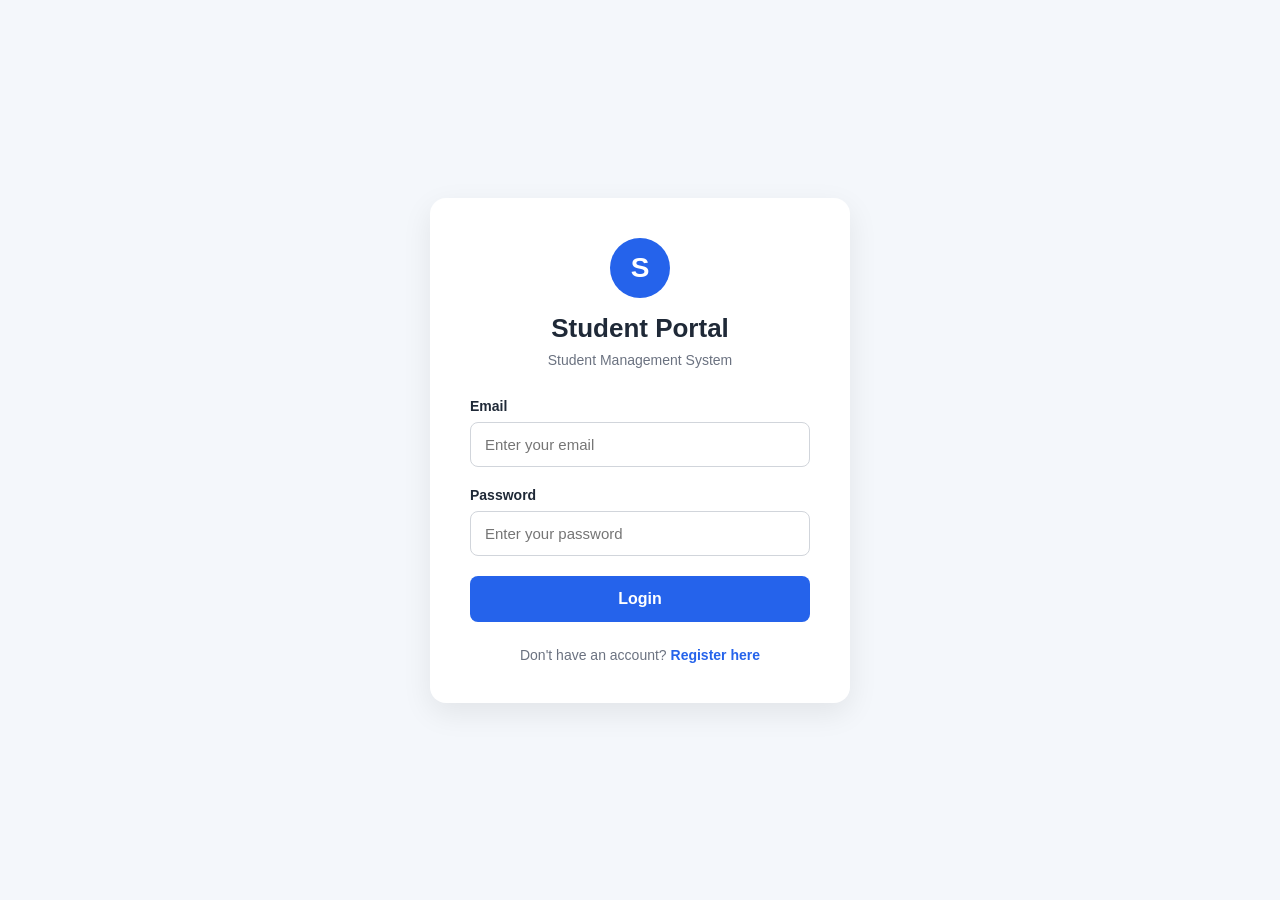
==== frontend/index.html @ 6c068b97 "chore: initialize SpringBoot project" ====
<!DOCTYPE html>
<html lang="en">
<head>
    <meta charset="UTF-8">
    <meta name="viewport" content="width=device-width, initial-scale=1.0">
    <title>Student Management System - Login</title>
    <link rel="stylesheet" href="css/style.css">
</head>
<body>

    <div class="auth-container">

        <div class="auth-card">

            <div class="logo">
                <div class="logo-icon">S</div>
                <h1>Student Portal</h1>
                <p>Student Management System</p>
            </div>

            <form id="loginForm">

                <div class="form-group">
                    <label for="email">Email</label>
                    <input
                        type="email"
                        id="email"
                        placeholder="Enter your email"
                        required
                    >
                </div>

                <div class="form-group">
                    <label for="password">Password</label>
                    <input
                        type="password"
                        id="password"
                        placeholder="Enter your password"
                        required
                    >
                </div>

                <button type="submit" class="btn-primary">
                    Login
                </button>

            </form>

            <div id="message" class="message"></div>

            <div class="auth-footer">
                <p>
                    Don't have an account?
                    <a href="register.html">Register here</a>
                </p>
            </div>

        </div>

    </div>

    <script src="js/login.js"></script>

</body>
</html>
---- frontend/css/style.css ----
* {
    margin: 0;
    padding: 0;
    box-sizing: border-box;
}

body {
    font-family: Arial, Helvetica, sans-serif;
    background: #f4f7fb;
    color: #1f2937;
}

/* ================================
   AUTHENTICATION PAGES
================================ */

.auth-container {
    min-height: 100vh;
    display: flex;
    justify-content: center;
    align-items: center;
    padding: 20px;
}

.auth-card {
    width: 100%;
    max-width: 420px;
    background: #ffffff;
    padding: 40px;
    border-radius: 16px;
    box-shadow: 0 10px 30px rgba(0, 0, 0, 0.08);
}

.register-card {
    max-width: 480px;
}

.logo {
    text-align: center;
    margin-bottom: 30px;
}

.logo-icon {
    width: 60px;
    height: 60px;
    margin: 0 auto 15px;
    border-radius: 50%;
    display: flex;
    justify-content: center;
    align-items: center;
    background: #2563eb;
    color: #ffffff;
    font-size: 28px;
    font-weight: bold;
}

.logo h1 {
    font-size: 26px;
    margin-bottom: 8px;
}

.logo p {
    color: #6b7280;
    font-size: 14px;
}

.form-group {
    margin-bottom: 20px;
}

.form-group label {
    display: block;
    margin-bottom: 8px;
    font-size: 14px;
    font-weight: 600;
}

.form-group input,
.form-group select {
    width: 100%;
    padding: 13px 14px;
    border: 1px solid #d1d5db;
    border-radius: 8px;
    font-size: 15px;
    outline: none;
    background: #ffffff;
}

.form-group input:focus,
.form-group select:focus {
    border-color: #2563eb;
    box-shadow: 0 0 0 3px rgba(37, 99, 235, 0.1);
}

.btn-primary {
    width: 100%;
    padding: 14px;
    border: none;
    border-radius: 8px;
    background: #2563eb;
    color: #ffffff;
    font-size: 16px;
    font-weight: 600;
    cursor: pointer;
    transition: 0.2s;
}

.btn-primary:hover {
    background: #1d4ed8;
}

.btn-primary:disabled {
    background: #93c5fd;
    cursor: not-allowed;
}

.message {
    margin-top: 18px;
    padding: 12px;
    border-radius: 8px;
    text-align: center;
    font-size: 14px;
    display: none;
}

.message.success {
    display: block;
    background: #dcfce7;
    color: #166534;
}

.message.error {
    display: block;
    background: #fee2e2;
    color: #991b1b;
}

.message.info {
    display: block;
    background: #dbeafe;
    color: #1e40af;
}

.auth-footer {
    margin-top: 25px;
    text-align: center;
    font-size: 14px;
    color: #6b7280;
}

.auth-footer a {
    color: #2563eb;
    text-decoration: none;
    font-weight: 600;
}

.auth-footer a:hover {
    text-decoration: underline;
}

/* ================================
   DASHBOARD
================================ */

.dashboard {
    min-height: 100vh;
}

.dashboard-header {
    background: #ffffff;
    padding: 20px 40px;
    display: flex;
    justify-content: space-between;
    align-items: center;
    box-shadow: 0 2px 10px rgba(0, 0, 0, 0.06);
}

.dashboard-header h1 {
    font-size: 24px;
    margin-bottom: 5px;
}

.dashboard-header p {
    color: #6b7280;
    font-size: 14px;
}

.btn-logout {
    padding: 10px 20px;
    border: none;
    border-radius: 8px;
    background: #ef4444;
    color: #ffffff;
    font-size: 14px;
    font-weight: 600;
    cursor: pointer;
}

.btn-logout:hover {
    background: #dc2626;
}

.dashboard-content {
    max-width: 1000px;
    margin: 40px auto;
    padding: 0 20px;
}

.welcome-section {
    margin-bottom: 30px;
}

.welcome-section h2 {
    font-size: 28px;
    margin-bottom: 8px;
}

.welcome-section p {
    color: #6b7280;
}

.loading {
    text-align: center;
    padding: 30px;
    color: #6b7280;
}

.student-card {
    background: #ffffff;
    border-radius: 16px;
    padding: 30px;
    box-shadow: 0 10px 30px rgba(0, 0, 0, 0.06);
}

.profile-section {
    display: flex;
    align-items: center;
    gap: 20px;
    padding-bottom: 25px;
    border-bottom: 1px solid #e5e7eb;
}

.profile-avatar {
    width: 70px;
    height: 70px;
    border-radius: 50%;
    background: #2563eb;
    color: #ffffff;
    display: flex;
    justify-content: center;
    align-items: center;
    font-size: 28px;
    font-weight: bold;
}

.profile-section h2 {
    margin-bottom: 5px;
}

.profile-section p {
    color: #6b7280;
}

.details-grid {
    display: grid;
    grid-template-columns: repeat(2, 1fr);
    gap: 20px;
    margin-top: 25px;
}

.detail-item {
    padding: 18px;
    background: #f9fafb;
    border-radius: 10px;
}

.detail-label {
    display: block;
    color: #6b7280;
    font-size: 13px;
    margin-bottom: 6px;
}

.detail-value {
    font-size: 16px;
    font-weight: 600;
}

/* ================================
   RESPONSIVE DESIGN
================================ */

@media (max-width: 600px) {

    .auth-card {
        padding: 25px;
    }

    .dashboard-header {
        padding: 20px;
        flex-direction: column;
        align-items: flex-start;
        gap: 15px;
    }

    .details-grid {
        grid-template-columns: 1fr;
    }

    .student-card {
        padding: 20px;
    }

}
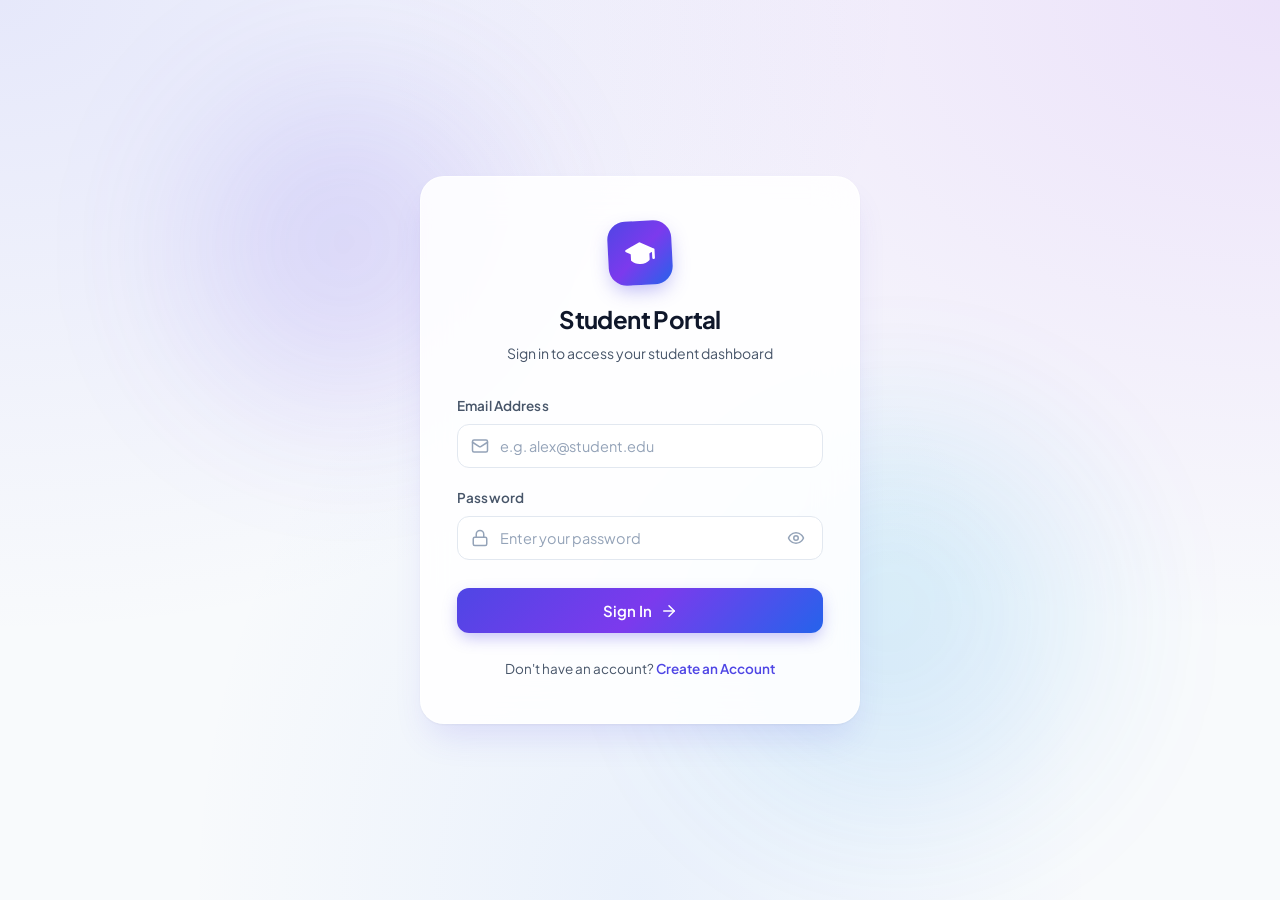
==== commit f9e56c54: "chore: enhance ui" ====
--- a/frontend/index.html
+++ b/frontend/index.html
@@ -3,7 +3,7 @@
 <head>
     <meta charset="UTF-8">
     <meta name="viewport" content="width=device-width, initial-scale=1.0">
-    <title>Student Management System - Login</title>
+    <title>Student Portal - Sign In</title>
     <link rel="stylesheet" href="css/style.css">
 </head>
 <body>
@@ -13,35 +13,68 @@
         <div class="auth-card">
 
             <div class="logo">
-                <div class="logo-icon">S</div>
+                <div class="logo-icon">
+                    <svg viewBox="0 0 24 24" fill="none" stroke="currentColor" stroke-width="2" stroke-linecap="round" stroke-linejoin="round">
+                        <path d="M22 10v6M2 10l10-5 10 5-10 5z"></path>
+                        <path d="M6 12v5c3 3 9 3 12 0v-5"></path>
+                    </svg>
+                </div>
                 <h1>Student Portal</h1>
-                <p>Student Management System</p>
+                <p>Sign in to access your student dashboard</p>
             </div>
 
             <form id="loginForm">
 
                 <div class="form-group">
-                    <label for="email">Email</label>
-                    <input
-                        type="email"
-                        id="email"
-                        placeholder="Enter your email"
-                        required
-                    >
+                    <label for="email">Email Address</label>
+                    <div class="input-wrapper">
+                        <span class="input-icon">
+                            <svg viewBox="0 0 24 24" fill="none" stroke="currentColor" stroke-width="2" stroke-linecap="round" stroke-linejoin="round">
+                                <rect width="20" height="16" x="2" y="4" rx="2"></rect>
+                                <path d="m22 7-8.97 5.7a1.94 1.94 0 0 1-2.06 0L2 7"></path>
+                            </svg>
+                        </span>
+                        <input
+                            type="email"
+                            id="email"
+                            placeholder="e.g. alex@student.edu"
+                            required
+                            autocomplete="email"
+                        >
+                    </div>
                 </div>
 
                 <div class="form-group">
                     <label for="password">Password</label>
-                    <input
-                        type="password"
-                        id="password"
-                        placeholder="Enter your password"
-                        required
-                    >
+                    <div class="input-wrapper has-toggle">
+                        <span class="input-icon">
+                            <svg viewBox="0 0 24 24" fill="none" stroke="currentColor" stroke-width="2" stroke-linecap="round" stroke-linejoin="round">
+                                <rect width="18" height="11" x="3" y="11" rx="2" ry="2"></rect>
+                                <path d="M7 11V7a5 5 0 0 1 10 0v4"></path>
+                            </svg>
+                        </span>
+                        <input
+                            type="password"
+                            id="password"
+                            placeholder="Enter your password"
+                            required
+                            autocomplete="current-password"
+                        >
+                        <button type="button" class="password-toggle-btn" id="togglePasswordBtn" aria-label="Toggle password visibility">
+                            <svg id="eyeIcon" viewBox="0 0 24 24" fill="none" stroke="currentColor" stroke-width="2" stroke-linecap="round" stroke-linejoin="round">
+                                <path d="M2 12s3-7 10-7 10 7 10 7-3 7-10 7-10-7-10-7Z"></path>
+                                <circle cx="12" cy="12" r="3"></circle>
+                            </svg>
+                        </button>
+                    </div>
                 </div>
 
-                <button type="submit" class="btn-primary">
-                    Login
+                <button type="submit" id="submitBtn" class="btn-primary">
+                    <span>Sign In</span>
+                    <svg viewBox="0 0 24 24" width="18" height="18" fill="none" stroke="currentColor" stroke-width="2" stroke-linecap="round" stroke-linejoin="round">
+                        <path d="M5 12h14"></path>
+                        <path d="m12 5 7 7-7 7"></path>
+                    </svg>
                 </button>
 
             </form>
@@ -51,7 +84,7 @@
             <div class="auth-footer">
                 <p>
                     Don't have an account?
-                    <a href="register.html">Register here</a>
+                    <a href="register.html">Create an Account</a>
                 </p>
             </div>
 
--- a/frontend/css/style.css
+++ b/frontend/css/style.css
@@ -1,306 +1,911 @@
+@import url('https://fonts.googleapis.com/css2?family=Plus+Jakarta+Sans:wght@300;400;500;600;700;800&display=swap');
+
+/* ==========================================================================
+   CSS VARIABLES & DESIGN TOKENS
+   ========================================================================== */
+:root {
+    /* Color Palette */
+    --primary: #4f46e5;
+    --primary-hover: #4338ca;
+    --primary-light: #eef2ff;
+    --primary-glow: rgba(79, 70, 229, 0.25);
+    
+    --accent: #06b6d4;
+    --accent-gradient: linear-gradient(135deg, #4f46e5 0%, #7c3aed 50%, #2563eb 100%);
+    --bg-gradient: radial-gradient(at 0% 0%, rgba(99, 102, 241, 0.12) 0px, transparent 50%),
+                    radial-gradient(at 100% 0%, rgba(147, 51, 234, 0.12) 0px, transparent 50%),
+                    radial-gradient(at 50% 100%, rgba(59, 130, 246, 0.08) 0px, transparent 50%),
+                    #f8fafc;
+    
+    /* Surface Colors */
+    --surface-bg: rgba(255, 255, 255, 0.88);
+    --surface-solid: #ffffff;
+    --surface-subtle: #f8fafc;
+    --surface-hover: #f1f5f9;
+    
+    /* Text Hierarchy */
+    --text-primary: #0f172a;
+    --text-secondary: #475569;
+    --text-muted: #94a3b8;
+    --text-inverse: #ffffff;
+    
+    /* Border & Separators */
+    --border-subtle: #e2e8f0;
+    --border-light: rgba(255, 255, 255, 0.7);
+    --border-focus: #6366f1;
+    
+    /* Status Colors */
+    --success: #10b981;
+    --success-bg: #ecfdf5;
+    --success-border: #a7f3d0;
+    --success-text: #065f46;
+    
+    --error: #ef4444;
+    --error-bg: #fef2f2;
+    --error-border: #fecaca;
+    --error-text: #991b1b;
+    
+    --info: #3b82f6;
+    --info-bg: #eff6ff;
+    --info-border: #bfdbfe;
+    --info-text: #1e40af;
+    
+    /* Shadows */
+    --shadow-sm: 0 1px 2px 0 rgba(0, 0, 0, 0.05);
+    --shadow-md: 0 4px 6px -1px rgba(0, 0, 0, 0.07), 0 2px 4px -2px rgba(0, 0, 0, 0.05);
+    --shadow-lg: 0 10px 25px -5px rgba(15, 23, 42, 0.08), 0 8px 10px -6px rgba(15, 23, 42, 0.04);
+    --shadow-xl: 0 20px 35px -10px rgba(79, 70, 229, 0.15), 0 1px 3px 0 rgba(0, 0, 0, 0.05);
+    --shadow-card: 0 12px 30px -8px rgba(0, 0, 0, 0.07), 0 4px 12px -2px rgba(0, 0, 0, 0.03);
+
+    /* Radii */
+    --radius-sm: 8px;
+    --radius-md: 12px;
+    --radius-lg: 18px;
+    --radius-xl: 24px;
+    --radius-full: 9999px;
+    
+    /* Transitions */
+    --transition-fast: 150ms cubic-bezier(0.4, 0, 0.2, 1);
+    --transition-base: 250ms cubic-bezier(0.4, 0, 0.2, 1);
+    --transition-bounce: 350ms cubic-bezier(0.34, 1.56, 0.64, 1);
+}
+
+/* ==========================================================================
+   BASE & RESET
+   ========================================================================== */
 * {
     margin: 0;
     padding: 0;
     box-sizing: border-box;
 }
 
+html {
+    font-size: 16px;
+    scroll-behavior: smooth;
+}
+
 body {
-    font-family: Arial, Helvetica, sans-serif;
-    background: #f4f7fb;
-    color: #1f2937;
-}
-
-/* ================================
-   AUTHENTICATION PAGES
-================================ */
-
+    font-family: 'Plus Jakarta Sans', -apple-system, BlinkMacSystemFont, 'Segoe UI', Roboto, Helvetica, Arial, sans-serif;
+    background: var(--bg-gradient);
+    background-attachment: fixed;
+    color: var(--text-primary);
+    min-height: 100vh;
+    line-height: 1.5;
+    -webkit-font-smoothing: antialiased;
+    -moz-osx-font-smoothing: grayscale;
+}
+
+/* ==========================================================================
+   AUTHENTICATION LAYOUT (LOGIN & REGISTER)
+   ========================================================================== */
 .auth-container {
     min-height: 100vh;
     display: flex;
     justify-content: center;
     align-items: center;
-    padding: 20px;
+    padding: 32px 20px;
+    position: relative;
+    overflow: hidden;
+}
+
+/* Ambient background shapes */
+.auth-container::before,
+.auth-container::after {
+    content: '';
+    position: absolute;
+    border-radius: 50%;
+    filter: blur(80px);
+    z-index: 0;
+    pointer-events: none;
+    opacity: 0.6;
+}
+
+.auth-container::before {
+    width: 320px;
+    height: 320px;
+    background: linear-gradient(135deg, rgba(79, 70, 229, 0.3), rgba(124, 58, 237, 0.2));
+    top: 10%;
+    left: 15%;
+    animation: floatOrb 12s ease-in-out infinite alternate;
+}
+
+.auth-container::after {
+    width: 380px;
+    height: 380px;
+    background: linear-gradient(135deg, rgba(6, 182, 212, 0.25), rgba(59, 130, 246, 0.2));
+    bottom: 10%;
+    right: 15%;
+    animation: floatOrb 14s ease-in-out infinite alternate-reverse;
+}
+
+@keyframes floatOrb {
+    0% { transform: translate(0, 0) scale(1); }
+    100% { transform: translate(30px, -40px) scale(1.08); }
 }
 
 .auth-card {
     width: 100%;
-    max-width: 420px;
-    background: #ffffff;
-    padding: 40px;
-    border-radius: 16px;
-    box-shadow: 0 10px 30px rgba(0, 0, 0, 0.08);
+    max-width: 440px;
+    background: var(--surface-bg);
+    backdrop-filter: blur(20px);
+    -webkit-backdrop-filter: blur(20px);
+    border: 1px solid var(--border-light);
+    border-radius: var(--radius-xl);
+    padding: 44px 36px;
+    box-shadow: var(--shadow-xl);
+    position: relative;
+    z-index: 1;
+    animation: slideUpFade 0.5s ease-out;
 }
 
 .register-card {
-    max-width: 480px;
-}
-
+    max-width: 520px;
+}
+
+@keyframes slideUpFade {
+    from {
+        opacity: 0;
+        transform: translateY(20px);
+    }
+    to {
+        opacity: 1;
+        transform: translateY(0);
+    }
+}
+
+/* Brand Logo */
 .logo {
     text-align: center;
-    margin-bottom: 30px;
+    margin-bottom: 32px;
 }
 
 .logo-icon {
-    width: 60px;
-    height: 60px;
-    margin: 0 auto 15px;
-    border-radius: 50%;
-    display: flex;
-    justify-content: center;
-    align-items: center;
-    background: #2563eb;
-    color: #ffffff;
-    font-size: 28px;
-    font-weight: bold;
+    width: 64px;
+    height: 64px;
+    margin: 0 auto 16px;
+    border-radius: var(--radius-lg);
+    display: flex;
+    justify-content: center;
+    align-items: center;
+    background: var(--accent-gradient);
+    color: var(--text-inverse);
+    font-size: 26px;
+    font-weight: 800;
+    box-shadow: 0 8px 20px -4px rgba(79, 70, 229, 0.4);
+    transform: rotate(-3deg);
+    transition: transform var(--transition-bounce);
+}
+
+.logo-icon:hover {
+    transform: rotate(0deg) scale(1.06);
+}
+
+.logo-icon svg {
+    width: 32px;
+    height: 32px;
+    fill: currentColor;
 }
 
 .logo h1 {
-    font-size: 26px;
-    margin-bottom: 8px;
+    font-size: 24px;
+    font-weight: 700;
+    color: var(--text-primary);
+    letter-spacing: -0.025em;
+    margin-bottom: 6px;
 }
 
 .logo p {
-    color: #6b7280;
+    color: var(--text-secondary);
     font-size: 14px;
-}
-
+    font-weight: 400;
+}
+
+/* ==========================================================================
+   FORM CONTROLS & INPUTS
+   ========================================================================== */
 .form-group {
     margin-bottom: 20px;
+    position: relative;
 }
 
 .form-group label {
     display: block;
     margin-bottom: 8px;
-    font-size: 14px;
+    font-size: 13.5px;
     font-weight: 600;
+    color: var(--text-secondary);
+    letter-spacing: 0.01em;
+}
+
+.input-wrapper {
+    position: relative;
+    display: flex;
+    align-items: center;
+}
+
+.input-icon {
+    position: absolute;
+    left: 14px;
+    top: 50%;
+    transform: translateY(-50%);
+    color: var(--text-muted);
+    display: flex;
+    align-items: center;
+    justify-content: center;
+    pointer-events: none;
+    transition: color var(--transition-fast);
+}
+
+.input-icon svg {
+    width: 18px;
+    height: 18px;
 }
 
 .form-group input,
 .form-group select {
     width: 100%;
-    padding: 13px 14px;
-    border: 1px solid #d1d5db;
-    border-radius: 8px;
-    font-size: 15px;
+    padding: 12px 14px;
+    font-family: inherit;
+    font-size: 14.5px;
+    color: var(--text-primary);
+    background: #ffffff;
+    border: 1.5px solid var(--border-subtle);
+    border-radius: var(--radius-md);
     outline: none;
-    background: #ffffff;
+    transition: all var(--transition-base);
+}
+
+/* Accommodate icons if wrapper used */
+.input-wrapper input,
+.input-wrapper select {
+    padding-left: 42px;
+}
+
+.input-wrapper.has-toggle input {
+    padding-right: 44px;
+}
+
+.form-group input::placeholder {
+    color: var(--text-muted);
+    font-weight: 400;
+}
+
+.form-group select {
+    appearance: none;
+    -webkit-appearance: none;
+    cursor: pointer;
+    background-image: url("data:image/svg+xml,%3Csvg xmlns='http://www.w3.org/2000/svg' fill='none' viewBox='0 0 24 24' stroke='%2364748b'%3E%3Cpath stroke-linecap='round' stroke-linejoin='round' stroke-width='2' d='M19 9l-7 7-7-7'%3E%3C/path%3E%3C/svg%3E");
+    background-repeat: no-repeat;
+    background-position: right 14px center;
+    background-size: 16px;
+    padding-right: 40px;
+}
+
+.form-group input:hover,
+.form-group select:hover {
+    border-color: #cbd5e1;
 }
 
 .form-group input:focus,
 .form-group select:focus {
-    border-color: #2563eb;
-    box-shadow: 0 0 0 3px rgba(37, 99, 235, 0.1);
-}
-
+    border-color: var(--primary);
+    background: #ffffff;
+    box-shadow: 0 0 0 4px var(--primary-glow);
+}
+
+.form-group input:focus ~ .input-icon,
+.form-group select:focus ~ .input-icon {
+    color: var(--primary);
+}
+
+/* Password Visibility Toggle Button */
+.password-toggle-btn {
+    position: absolute;
+    right: 12px;
+    top: 50%;
+    transform: translateY(-50%);
+    background: none;
+    border: none;
+    padding: 6px;
+    cursor: pointer;
+    color: var(--text-muted);
+    border-radius: var(--radius-sm);
+    display: flex;
+    align-items: center;
+    justify-content: center;
+    transition: color var(--transition-fast), background var(--transition-fast);
+}
+
+.password-toggle-btn:hover {
+    color: var(--text-primary);
+    background: var(--surface-hover);
+}
+
+.password-toggle-btn svg {
+    width: 18px;
+    height: 18px;
+}
+
+/* Form Row for 2-column input layouts */
+.form-row {
+    display: grid;
+    grid-template-columns: 1fr 1fr;
+    gap: 16px;
+}
+
+/* ==========================================================================
+   BUTTONS
+   ========================================================================== */
 .btn-primary {
     width: 100%;
-    padding: 14px;
+    padding: 13px 24px;
+    font-family: inherit;
+    font-size: 15px;
+    font-weight: 600;
+    color: var(--text-inverse);
+    background: var(--accent-gradient);
     border: none;
-    border-radius: 8px;
-    background: #2563eb;
+    border-radius: var(--radius-md);
+    cursor: pointer;
+    box-shadow: 0 6px 16px -2px rgba(79, 70, 229, 0.35);
+    transition: all var(--transition-base);
+    display: inline-flex;
+    align-items: center;
+    justify-content: center;
+    gap: 8px;
+    margin-top: 8px;
+}
+
+.btn-primary:hover {
+    transform: translateY(-2px);
+    box-shadow: 0 10px 22px -3px rgba(79, 70, 229, 0.45);
+    filter: brightness(1.03);
+}
+
+.btn-primary:active {
+    transform: translateY(0);
+    box-shadow: 0 4px 10px -2px rgba(79, 70, 229, 0.3);
+}
+
+.btn-primary:disabled {
+    opacity: 0.65;
+    cursor: not-allowed;
+    transform: none;
+    box-shadow: none;
+}
+
+.btn-logout {
+    padding: 9px 18px;
+    font-family: inherit;
+    font-size: 13.5px;
+    font-weight: 600;
+    color: #b91c1c;
+    background: #fef2f2;
+    border: 1px solid #fecaca;
+    border-radius: var(--radius-md);
+    cursor: pointer;
+    transition: all var(--transition-base);
+    display: inline-flex;
+    align-items: center;
+    gap: 8px;
+}
+
+.btn-logout:hover {
+    background: #ef4444;
+    border-color: #ef4444;
     color: #ffffff;
-    font-size: 16px;
-    font-weight: 600;
-    cursor: pointer;
-    transition: 0.2s;
-}
-
-.btn-primary:hover {
-    background: #1d4ed8;
-}
-
-.btn-primary:disabled {
-    background: #93c5fd;
-    cursor: not-allowed;
-}
-
+    box-shadow: 0 4px 12px -1px rgba(239, 68, 68, 0.3);
+    transform: translateY(-1px);
+}
+
+.btn-logout svg {
+    width: 16px;
+    height: 16px;
+}
+
+/* ==========================================================================
+   STATUS & FEEDBACK MESSAGES
+   ========================================================================== */
 .message {
     margin-top: 18px;
-    padding: 12px;
-    border-radius: 8px;
+    padding: 12px 16px;
+    border-radius: var(--radius-md);
+    font-size: 13.5px;
+    font-weight: 500;
+    display: none;
+    animation: messageFadeIn 0.3s ease-out;
+}
+
+@keyframes messageFadeIn {
+    from {
+        opacity: 0;
+        transform: translateY(-6px);
+    }
+    to {
+        opacity: 1;
+        transform: translateY(0);
+    }
+}
+
+.message.success {
+    display: flex;
+    align-items: center;
+    justify-content: center;
+    gap: 8px;
+    background: var(--success-bg);
+    color: var(--success-text);
+    border: 1px solid var(--success-border);
+}
+
+.message.error {
+    display: flex;
+    align-items: center;
+    justify-content: center;
+    gap: 8px;
+    background: var(--error-bg);
+    color: var(--error-text);
+    border: 1px solid var(--error-border);
+}
+
+.message.info {
+    display: flex;
+    align-items: center;
+    justify-content: center;
+    gap: 8px;
+    background: var(--info-bg);
+    color: var(--info-text);
+    border: 1px solid var(--info-border);
+}
+
+/* Footer note & links */
+.auth-footer {
+    margin-top: 26px;
     text-align: center;
-    font-size: 14px;
-    display: none;
-}
-
-.message.success {
-    display: block;
-    background: #dcfce7;
-    color: #166534;
-}
-
-.message.error {
-    display: block;
-    background: #fee2e2;
-    color: #991b1b;
-}
-
-.message.info {
-    display: block;
-    background: #dbeafe;
-    color: #1e40af;
-}
-
-.auth-footer {
-    margin-top: 25px;
-    text-align: center;
-    font-size: 14px;
-    color: #6b7280;
+    font-size: 13.5px;
+    color: var(--text-secondary);
 }
 
 .auth-footer a {
-    color: #2563eb;
+    color: var(--primary);
     text-decoration: none;
     font-weight: 600;
+    transition: color var(--transition-fast);
 }
 
 .auth-footer a:hover {
+    color: var(--primary-hover);
     text-decoration: underline;
 }
 
-/* ================================
-   DASHBOARD
-================================ */
-
+/* ==========================================================================
+   DASHBOARD PORTAL LAYOUT
+   ========================================================================== */
 .dashboard {
     min-height: 100vh;
-}
-
+    display: flex;
+    flex-direction: column;
+}
+
+/* Top Navbar */
 .dashboard-header {
-    background: #ffffff;
-    padding: 20px 40px;
+    background: rgba(255, 255, 255, 0.85);
+    backdrop-filter: blur(16px);
+    -webkit-backdrop-filter: blur(16px);
+    border-bottom: 1px solid var(--border-subtle);
+    padding: 16px 36px;
     display: flex;
     justify-content: space-between;
     align-items: center;
-    box-shadow: 0 2px 10px rgba(0, 0, 0, 0.06);
+    position: sticky;
+    top: 0;
+    z-index: 100;
+}
+
+.brand-wrapper {
+    display: flex;
+    align-items: center;
+    gap: 14px;
+}
+
+.brand-icon {
+    width: 42px;
+    height: 42px;
+    border-radius: var(--radius-md);
+    background: var(--accent-gradient);
+    color: var(--text-inverse);
+    display: flex;
+    align-items: center;
+    justify-content: center;
+    font-size: 20px;
+    font-weight: 800;
+    box-shadow: 0 4px 12px -2px rgba(79, 70, 229, 0.35);
+}
+
+.brand-icon svg {
+    width: 22px;
+    height: 22px;
 }
 
 .dashboard-header h1 {
-    font-size: 24px;
-    margin-bottom: 5px;
+    font-size: 18px;
+    font-weight: 700;
+    color: var(--text-primary);
+    line-height: 1.2;
 }
 
 .dashboard-header p {
-    color: #6b7280;
-    font-size: 14px;
-}
-
-.btn-logout {
-    padding: 10px 20px;
-    border: none;
-    border-radius: 8px;
-    background: #ef4444;
+    color: var(--text-muted);
+    font-size: 12.5px;
+    font-weight: 500;
+}
+
+.nav-actions {
+    display: flex;
+    align-items: center;
+    gap: 16px;
+}
+
+.status-badge {
+    display: inline-flex;
+    align-items: center;
+    gap: 6px;
+    padding: 6px 12px;
+    background: #ecfdf5;
+    color: #065f46;
+    border: 1px solid #a7f3d0;
+    border-radius: var(--radius-full);
+    font-size: 12px;
+    font-weight: 600;
+}
+
+.status-dot {
+    width: 8px;
+    height: 8px;
+    border-radius: 50%;
+    background: #10b981;
+    box-shadow: 0 0 0 3px rgba(16, 185, 129, 0.2);
+    animation: pulseDot 2s infinite;
+}
+
+@keyframes pulseDot {
+    0%, 100% { transform: scale(1); opacity: 1; }
+    50% { transform: scale(1.2); opacity: 0.75; }
+}
+
+/* Dashboard Content Area */
+.dashboard-content {
+    max-width: 1040px;
+    width: 100%;
+    margin: 32px auto;
+    padding: 0 24px 48px;
+    flex: 1;
+}
+
+/* Hero Welcome Section */
+.welcome-section {
+    background: linear-gradient(135deg, #4338ca 0%, #4f46e5 45%, #6366f1 100%);
+    border-radius: var(--radius-xl);
+    padding: 32px 36px;
+    color: var(--text-inverse);
+    box-shadow: 0 16px 32px -8px rgba(79, 70, 229, 0.25);
+    margin-bottom: 28px;
+    position: relative;
+    overflow: hidden;
+    display: flex;
+    justify-content: space-between;
+    align-items: center;
+}
+
+.welcome-section::after {
+    content: '';
+    position: absolute;
+    right: -40px;
+    top: -40px;
+    width: 220px;
+    height: 220px;
+    border-radius: 50%;
+    background: radial-gradient(circle, rgba(255, 255, 255, 0.15) 0%, transparent 70%);
+    pointer-events: none;
+}
+
+.welcome-text h2 {
+    font-size: 26px;
+    font-weight: 800;
+    letter-spacing: -0.02em;
+    margin-bottom: 6px;
     color: #ffffff;
-    font-size: 14px;
+}
+
+.welcome-text p {
+    color: #e0e7ff;
+    font-size: 14.5px;
+    font-weight: 400;
+}
+
+.hero-pill-badge {
+    background: rgba(255, 255, 255, 0.18);
+    backdrop-filter: blur(10px);
+    border: 1px solid rgba(255, 255, 255, 0.3);
+    padding: 8px 16px;
+    border-radius: var(--radius-full);
+    font-size: 13px;
     font-weight: 600;
-    cursor: pointer;
-}
-
-.btn-logout:hover {
-    background: #dc2626;
-}
-
-.dashboard-content {
-    max-width: 1000px;
-    margin: 40px auto;
-    padding: 0 20px;
-}
-
-.welcome-section {
-    margin-bottom: 30px;
-}
-
-.welcome-section h2 {
-    font-size: 28px;
-    margin-bottom: 8px;
-}
-
-.welcome-section p {
-    color: #6b7280;
-}
-
+    color: #ffffff;
+    display: inline-flex;
+    align-items: center;
+    gap: 8px;
+    white-space: nowrap;
+}
+
+/* Loading State Animation */
 .loading {
     text-align: center;
-    padding: 30px;
-    color: #6b7280;
-}
-
+    padding: 60px 20px;
+    color: var(--text-secondary);
+    font-weight: 500;
+    display: flex;
+    flex-direction: column;
+    align-items: center;
+    gap: 16px;
+}
+
+.spinner {
+    width: 44px;
+    height: 44px;
+    border: 3.5px solid var(--border-subtle);
+    border-top-color: var(--primary);
+    border-radius: 50%;
+    animation: spin 0.8s linear infinite;
+}
+
+@keyframes spin {
+    to { transform: rotate(360deg); }
+}
+
+/* Student Profile & Details Card */
 .student-card {
-    background: #ffffff;
-    border-radius: 16px;
-    padding: 30px;
-    box-shadow: 0 10px 30px rgba(0, 0, 0, 0.06);
+    background: var(--surface-solid);
+    border-radius: var(--radius-xl);
+    padding: 36px;
+    border: 1px solid var(--border-subtle);
+    box-shadow: var(--shadow-card);
+    animation: slideUpFade 0.4s ease-out;
 }
 
 .profile-section {
     display: flex;
     align-items: center;
-    gap: 20px;
-    padding-bottom: 25px;
-    border-bottom: 1px solid #e5e7eb;
+    gap: 24px;
+    padding-bottom: 28px;
+    border-bottom: 1px solid var(--border-subtle);
+}
+
+.profile-avatar-wrapper {
+    position: relative;
 }
 
 .profile-avatar {
-    width: 70px;
-    height: 70px;
+    width: 80px;
+    height: 80px;
+    border-radius: var(--radius-xl);
+    background: var(--accent-gradient);
+    color: var(--text-inverse);
+    display: flex;
+    justify-content: center;
+    align-items: center;
+    font-size: 32px;
+    font-weight: 800;
+    box-shadow: 0 8px 24px -4px rgba(79, 70, 229, 0.35);
+    border: 3px solid #ffffff;
+}
+
+.avatar-online-badge {
+    position: absolute;
+    bottom: -2px;
+    right: -2px;
+    width: 18px;
+    height: 18px;
+    background: #10b981;
+    border: 3px solid #ffffff;
     border-radius: 50%;
-    background: #2563eb;
-    color: #ffffff;
-    display: flex;
-    justify-content: center;
-    align-items: center;
-    font-size: 28px;
-    font-weight: bold;
-}
-
-.profile-section h2 {
-    margin-bottom: 5px;
-}
-
-.profile-section p {
-    color: #6b7280;
-}
-
+}
+
+.profile-info {
+    flex: 1;
+}
+
+.profile-info-header {
+    display: flex;
+    align-items: center;
+    gap: 12px;
+    margin-bottom: 6px;
+    flex-wrap: wrap;
+}
+
+.profile-info h2 {
+    font-size: 22px;
+    font-weight: 700;
+    color: var(--text-primary);
+    letter-spacing: -0.01em;
+}
+
+.verified-tag {
+    display: inline-flex;
+    align-items: center;
+    gap: 4px;
+    padding: 3px 10px;
+    background: #eef2ff;
+    color: #4338ca;
+    border-radius: var(--radius-full);
+    font-size: 11.5px;
+    font-weight: 700;
+    text-transform: uppercase;
+    letter-spacing: 0.04em;
+}
+
+.verified-tag svg {
+    width: 13px;
+    height: 13px;
+}
+
+.profile-info p {
+    color: var(--text-secondary);
+    font-size: 14.5px;
+    display: flex;
+    align-items: center;
+    gap: 6px;
+}
+
+/* Bento Details Grid */
 .details-grid {
     display: grid;
     grid-template-columns: repeat(2, 1fr);
     gap: 20px;
-    margin-top: 25px;
+    margin-top: 28px;
 }
 
 .detail-item {
-    padding: 18px;
-    background: #f9fafb;
-    border-radius: 10px;
+    padding: 20px 22px;
+    background: var(--surface-subtle);
+    border: 1px solid var(--border-subtle);
+    border-radius: var(--radius-lg);
+    display: flex;
+    align-items: center;
+    gap: 18px;
+    transition: all var(--transition-base);
+}
+
+.detail-item:hover {
+    background: #ffffff;
+    border-color: #cbd5e1;
+    box-shadow: var(--shadow-md);
+    transform: translateY(-2px);
+}
+
+.detail-icon-box {
+    width: 46px;
+    height: 46px;
+    border-radius: var(--radius-md);
+    display: flex;
+    align-items: center;
+    justify-content: center;
+    flex-shrink: 0;
+}
+
+.icon-id { background: #eef2ff; color: #4f46e5; }
+.icon-dept { background: #ecfeff; color: #0891b2; }
+.icon-year { background: #fef3c7; color: #d97706; }
+.icon-email { background: #f0fdf4; color: #16a34a; }
+
+.detail-icon-box svg {
+    width: 22px;
+    height: 22px;
+}
+
+.detail-content {
+    flex: 1;
+    min-width: 0;
 }
 
 .detail-label {
     display: block;
-    color: #6b7280;
-    font-size: 13px;
-    margin-bottom: 6px;
+    color: var(--text-muted);
+    font-size: 12.5px;
+    font-weight: 600;
+    text-transform: uppercase;
+    letter-spacing: 0.05em;
+    margin-bottom: 4px;
 }
 
 .detail-value {
     font-size: 16px;
+    font-weight: 700;
+    color: var(--text-primary);
+    word-break: break-word;
+}
+
+/* Additional Portal Information Banner */
+.portal-meta-cards {
+    display: grid;
+    grid-template-columns: repeat(3, 1fr);
+    gap: 16px;
+    margin-top: 24px;
+}
+
+.meta-card {
+    background: #ffffff;
+    border: 1px solid var(--border-subtle);
+    border-radius: var(--radius-md);
+    padding: 16px;
+    display: flex;
+    align-items: center;
+    gap: 12px;
+}
+
+.meta-card-icon {
+    width: 36px;
+    height: 36px;
+    border-radius: var(--radius-sm);
+    background: var(--surface-subtle);
+    color: var(--text-secondary);
+    display: flex;
+    align-items: center;
+    justify-content: center;
+}
+
+.meta-card-icon svg {
+    width: 18px;
+    height: 18px;
+}
+
+.meta-card-info h4 {
+    font-size: 13px;
     font-weight: 600;
-}
-
-/* ================================
-   RESPONSIVE DESIGN
-================================ */
-
-@media (max-width: 600px) {
-
-    .auth-card {
-        padding: 25px;
-    }
-
+    color: var(--text-primary);
+}
+
+.meta-card-info p {
+    font-size: 12px;
+    color: var(--text-muted);
+}
+
+/* ==========================================================================
+   RESPONSIVE DESIGN (MEDIA QUERIES)
+   ========================================================================== */
+@media (max-width: 768px) {
     .dashboard-header {
-        padding: 20px;
+        padding: 16px 20px;
+    }
+
+    .welcome-section {
         flex-direction: column;
         align-items: flex-start;
-        gap: 15px;
+        gap: 16px;
+        padding: 24px;
+    }
+
+    .portal-meta-cards {
+        grid-template-columns: 1fr;
     }
 
     .details-grid {
@@ -308,7 +913,48 @@
     }
 
     .student-card {
-        padding: 20px;
-    }
-
+        padding: 24px;
+    }
+}
+
+@media (max-width: 580px) {
+    .auth-card {
+        padding: 32px 20px;
+        border-radius: var(--radius-lg);
+    }
+
+    .form-row {
+        grid-template-columns: 1fr;
+        gap: 0;
+    }
+
+    .dashboard-header {
+        flex-direction: column;
+        align-items: flex-start;
+        gap: 14px;
+    }
+
+    .nav-actions {
+        width: 100%;
+        justify-content: space-between;
+    }
+
+    .profile-section {
+        flex-direction: column;
+        text-align: center;
+        align-items: center;
+    }
+
+    .profile-info-header {
+        justify-content: center;
+    }
+
+    .profile-info p {
+        justify-content: center;
+    }
+
+    .dashboard-content {
+        padding: 0 16px 32px;
+        margin-top: 20px;
+    }
 }
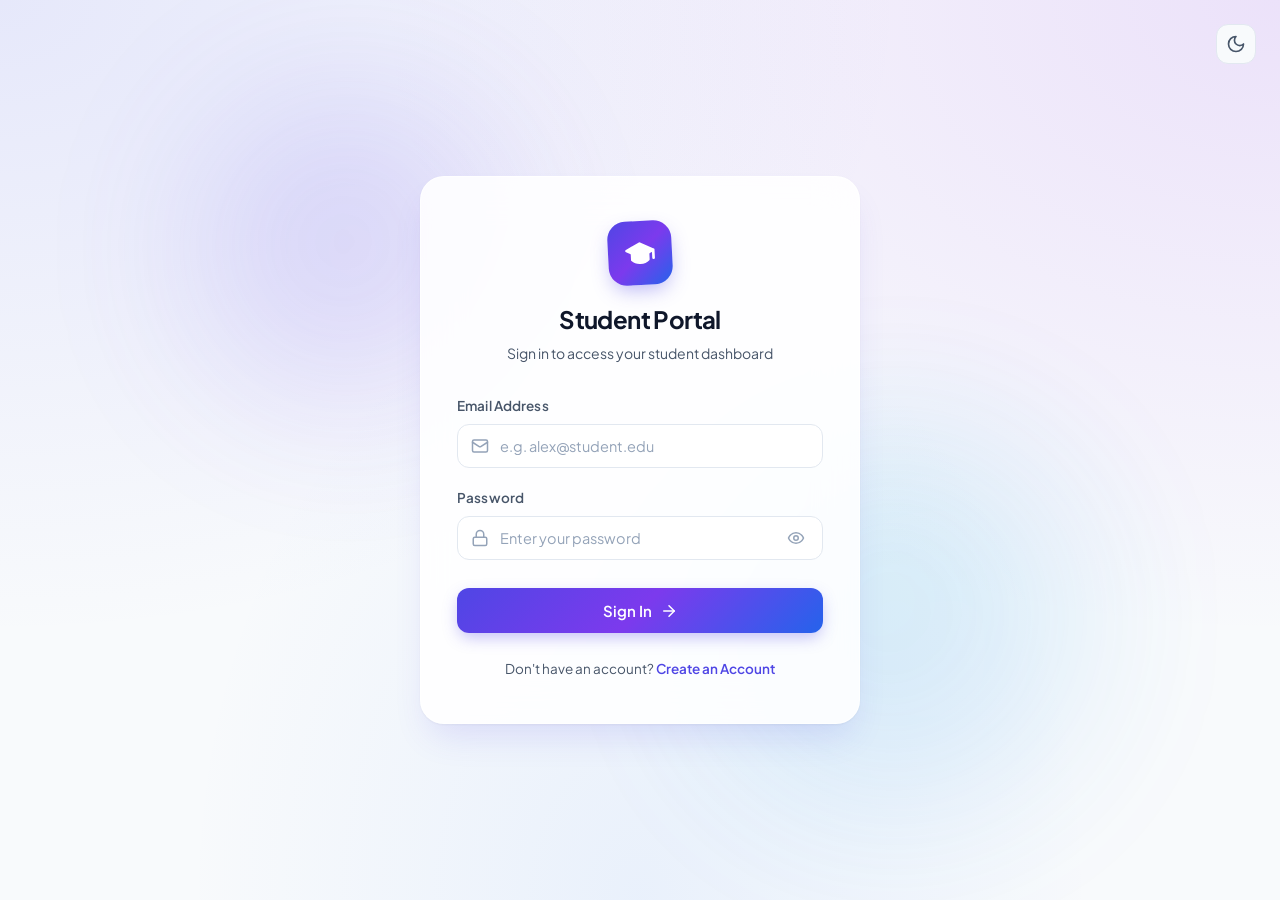
==== commit 997fc6b6: "fix: login error" ====
--- a/frontend/index.html
+++ b/frontend/index.html
@@ -5,8 +5,29 @@
     <meta name="viewport" content="width=device-width, initial-scale=1.0">
     <title>Student Portal - Sign In</title>
     <link rel="stylesheet" href="css/style.css">
+    <script src="js/theme.js"></script>
 </head>
 <body>
+
+    <!-- Floating Theme Toggle -->
+    <div class="auth-theme-toggle">
+        <button type="button" class="theme-toggle-btn" aria-label="Toggle theme">
+            <svg class="sun-icon" viewBox="0 0 24 24" fill="none" stroke="currentColor" stroke-width="2" stroke-linecap="round" stroke-linejoin="round">
+                <circle cx="12" cy="12" r="4"></circle>
+                <path d="M12 2v2"></path>
+                <path d="M12 20v2"></path>
+                <path d="m4.93 4.93 1.41 1.41"></path>
+                <path d="m17.66 17.66 1.41 1.41"></path>
+                <path d="M2 12h2"></path>
+                <path d="M20 12h2"></path>
+                <path d="m6.34 17.66-1.41 1.41"></path>
+                <path d="m19.07 4.93-1.41 1.41"></path>
+            </svg>
+            <svg class="moon-icon" viewBox="0 0 24 24" fill="none" stroke="currentColor" stroke-width="2" stroke-linecap="round" stroke-linejoin="round">
+                <path d="M12 3a6 6 0 0 0 9 9 9 9 0 1 1-9-9Z"></path>
+            </svg>
+        </button>
+    </div>
 
     <div class="auth-container">
 
--- a/frontend/css/style.css
+++ b/frontend/css/style.css
@@ -1,7 +1,7 @@
 @import url('https://fonts.googleapis.com/css2?family=Plus+Jakarta+Sans:wght@300;400;500;600;700;800&display=swap');
 
 /* ==========================================================================
-   CSS VARIABLES & DESIGN TOKENS
+   CSS VARIABLES & DESIGN TOKENS (LIGHT THEME DEFAULT)
    ========================================================================== */
 :root {
     /* Color Palette */
@@ -22,6 +22,7 @@
     --surface-solid: #ffffff;
     --surface-subtle: #f8fafc;
     --surface-hover: #f1f5f9;
+    --surface-input: #ffffff;
     
     /* Text Hierarchy */
     --text-primary: #0f172a;
@@ -68,6 +69,67 @@
     --transition-fast: 150ms cubic-bezier(0.4, 0, 0.2, 1);
     --transition-base: 250ms cubic-bezier(0.4, 0, 0.2, 1);
     --transition-bounce: 350ms cubic-bezier(0.34, 1.56, 0.64, 1);
+    
+    /* Select chevron color */
+    --select-chevron: "%2364748b";
+}
+
+/* ==========================================================================
+   DARK THEME VARIABLES
+   ========================================================================== */
+[data-theme="dark"] {
+    --primary: #6366f1;
+    --primary-hover: #4f46e5;
+    --primary-light: rgba(99, 102, 241, 0.15);
+    --primary-glow: rgba(99, 102, 241, 0.35);
+    
+    --bg-gradient: radial-gradient(at 0% 0%, rgba(99, 102, 241, 0.15) 0px, transparent 50%),
+                    radial-gradient(at 100% 0%, rgba(147, 51, 234, 0.15) 0px, transparent 50%),
+                    radial-gradient(at 50% 100%, rgba(59, 130, 246, 0.1) 0px, transparent 50%),
+                    #090d16;
+    
+    /* Dark Surfaces */
+    --surface-bg: rgba(17, 24, 39, 0.85);
+    --surface-solid: #111827;
+    --surface-subtle: #1f2937;
+    --surface-hover: #374151;
+    --surface-input: #0f172a;
+    
+    /* Text Hierarchy */
+    --text-primary: #f8fafc;
+    --text-secondary: #cbd5e1;
+    --text-muted: #64748b;
+    --text-inverse: #ffffff;
+    
+    /* Border & Separators */
+    --border-subtle: #1e293b;
+    --border-light: rgba(255, 255, 255, 0.08);
+    --border-focus: #818cf8;
+    
+    /* Status Colors */
+    --success: #34d399;
+    --success-bg: rgba(6, 95, 70, 0.25);
+    --success-border: rgba(52, 211, 153, 0.3);
+    --success-text: #6ee7b7;
+    
+    --error: #f87171;
+    --error-bg: rgba(153, 27, 27, 0.25);
+    --error-border: rgba(248, 113, 113, 0.3);
+    --error-text: #fca5a5;
+    
+    --info: #60a5fa;
+    --info-bg: rgba(30, 64, 175, 0.25);
+    --info-border: rgba(96, 165, 250, 0.3);
+    --info-text: #93c5fd;
+    
+    /* Shadows */
+    --shadow-sm: 0 1px 2px 0 rgba(0, 0, 0, 0.4);
+    --shadow-md: 0 4px 6px -1px rgba(0, 0, 0, 0.5), 0 2px 4px -2px rgba(0, 0, 0, 0.4);
+    --shadow-lg: 0 10px 25px -5px rgba(0, 0, 0, 0.6), 0 8px 10px -6px rgba(0, 0, 0, 0.4);
+    --shadow-xl: 0 20px 35px -10px rgba(0, 0, 0, 0.7), 0 1px 3px 0 rgba(0, 0, 0, 0.4);
+    --shadow-card: 0 12px 30px -8px rgba(0, 0, 0, 0.5), 0 4px 12px -2px rgba(0, 0, 0, 0.3);
+
+    --select-chevron: "%2394a3b8";
 }
 
 /* ==========================================================================
@@ -82,6 +144,7 @@
 html {
     font-size: 16px;
     scroll-behavior: smooth;
+    transition: background-color var(--transition-base), color var(--transition-base);
 }
 
 body {
@@ -93,6 +156,60 @@
     line-height: 1.5;
     -webkit-font-smoothing: antialiased;
     -moz-osx-font-smoothing: grayscale;
+    transition: background var(--transition-base), color var(--transition-base);
+}
+
+/* ==========================================================================
+   THEME TOGGLE BUTTON
+   ========================================================================== */
+.theme-toggle-btn {
+    width: 40px;
+    height: 40px;
+    border-radius: var(--radius-md);
+    background: var(--surface-subtle);
+    border: 1px solid var(--border-subtle);
+    color: var(--text-secondary);
+    display: inline-flex;
+    align-items: center;
+    justify-content: center;
+    cursor: pointer;
+    transition: all var(--transition-base);
+    flex-shrink: 0;
+}
+
+.theme-toggle-btn:hover {
+    background: var(--surface-hover);
+    color: var(--primary);
+    transform: rotate(15deg) scale(1.05);
+    border-color: var(--border-focus);
+}
+
+.theme-toggle-btn svg {
+    width: 20px;
+    height: 20px;
+}
+
+/* Sun & Moon display based on theme */
+.theme-toggle-btn .sun-icon {
+    display: none;
+}
+.theme-toggle-btn .moon-icon {
+    display: block;
+}
+
+[data-theme="dark"] .theme-toggle-btn .sun-icon {
+    display: block;
+}
+[data-theme="dark"] .theme-toggle-btn .moon-icon {
+    display: none;
+}
+
+/* Floating theme switch for auth pages */
+.auth-theme-toggle {
+    position: absolute;
+    top: 24px;
+    right: 24px;
+    z-index: 10;
 }
 
 /* ==========================================================================
@@ -136,6 +253,14 @@
     bottom: 10%;
     right: 15%;
     animation: floatOrb 14s ease-in-out infinite alternate-reverse;
+}
+
+[data-theme="dark"] .auth-container::before {
+    opacity: 0.35;
+}
+
+[data-theme="dark"] .auth-container::after {
+    opacity: 0.35;
 }
 
 @keyframes floatOrb {
@@ -268,7 +393,7 @@
     font-family: inherit;
     font-size: 14.5px;
     color: var(--text-primary);
-    background: #ffffff;
+    background: var(--surface-input);
     border: 1.5px solid var(--border-subtle);
     border-radius: var(--radius-md);
     outline: none;
@@ -294,22 +419,27 @@
     appearance: none;
     -webkit-appearance: none;
     cursor: pointer;
-    background-image: url("data:image/svg+xml,%3Csvg xmlns='http://www.w3.org/2000/svg' fill='none' viewBox='0 0 24 24' stroke='%2364748b'%3E%3Cpath stroke-linecap='round' stroke-linejoin='round' stroke-width='2' d='M19 9l-7 7-7-7'%3E%3C/path%3E%3C/svg%3E");
+    background-image: url("data:image/svg+xml,%3Csvg xmlns='http://www.w3.org/2000/svg' fill='none' viewBox='0 0 24 24' stroke='%2394a3b8'%3E%3Cpath stroke-linecap='round' stroke-linejoin='round' stroke-width='2' d='M19 9l-7 7-7-7'%3E%3C/path%3E%3C/svg%3E");
     background-repeat: no-repeat;
     background-position: right 14px center;
     background-size: 16px;
     padding-right: 40px;
 }
 
+.form-group select option {
+    background: var(--surface-solid);
+    color: var(--text-primary);
+}
+
 .form-group input:hover,
 .form-group select:hover {
-    border-color: #cbd5e1;
+    border-color: #64748b;
 }
 
 .form-group input:focus,
 .form-group select:focus {
     border-color: var(--primary);
-    background: #ffffff;
+    background: var(--surface-input);
     box-shadow: 0 0 0 4px var(--primary-glow);
 }
 
@@ -399,9 +529,9 @@
     font-family: inherit;
     font-size: 13.5px;
     font-weight: 600;
-    color: #b91c1c;
-    background: #fef2f2;
-    border: 1px solid #fecaca;
+    color: #ef4444;
+    background: rgba(239, 68, 68, 0.1);
+    border: 1px solid rgba(239, 68, 68, 0.25);
     border-radius: var(--radius-md);
     cursor: pointer;
     transition: all var(--transition-base);
@@ -414,7 +544,7 @@
     background: #ef4444;
     border-color: #ef4444;
     color: #ffffff;
-    box-shadow: 0 4px 12px -1px rgba(239, 68, 68, 0.3);
+    box-shadow: 0 4px 12px -1px rgba(239, 68, 68, 0.35);
     transform: translateY(-1px);
 }
 
@@ -508,7 +638,7 @@
 
 /* Top Navbar */
 .dashboard-header {
-    background: rgba(255, 255, 255, 0.85);
+    background: var(--surface-bg);
     backdrop-filter: blur(16px);
     -webkit-backdrop-filter: blur(16px);
     border-bottom: 1px solid var(--border-subtle);
@@ -562,7 +692,7 @@
 .nav-actions {
     display: flex;
     align-items: center;
-    gap: 16px;
+    gap: 14px;
 }
 
 .status-badge {
@@ -570,9 +700,9 @@
     align-items: center;
     gap: 6px;
     padding: 6px 12px;
-    background: #ecfdf5;
-    color: #065f46;
-    border: 1px solid #a7f3d0;
+    background: var(--success-bg);
+    color: var(--success-text);
+    border: 1px solid var(--success-border);
     border-radius: var(--radius-full);
     font-size: 12px;
     font-weight: 600;
@@ -603,7 +733,7 @@
 
 /* Hero Welcome Section */
 .welcome-section {
-    background: linear-gradient(135deg, #4338ca 0%, #4f46e5 45%, #6366f1 100%);
+    background: linear-gradient(135deg, #3730a3 0%, #4338ca 45%, #4f46e5 100%);
     border-radius: var(--radius-xl);
     padding: 32px 36px;
     color: var(--text-inverse);
@@ -716,7 +846,7 @@
     font-size: 32px;
     font-weight: 800;
     box-shadow: 0 8px 24px -4px rgba(79, 70, 229, 0.35);
-    border: 3px solid #ffffff;
+    border: 3px solid var(--surface-solid);
 }
 
 .avatar-online-badge {
@@ -726,7 +856,7 @@
     width: 18px;
     height: 18px;
     background: #10b981;
-    border: 3px solid #ffffff;
+    border: 3px solid var(--surface-solid);
     border-radius: 50%;
 }
 
@@ -754,8 +884,8 @@
     align-items: center;
     gap: 4px;
     padding: 3px 10px;
-    background: #eef2ff;
-    color: #4338ca;
+    background: var(--primary-light);
+    color: var(--primary);
     border-radius: var(--radius-full);
     font-size: 11.5px;
     font-weight: 700;
@@ -796,8 +926,8 @@
 }
 
 .detail-item:hover {
-    background: #ffffff;
-    border-color: #cbd5e1;
+    background: var(--surface-hover);
+    border-color: #64748b;
     box-shadow: var(--shadow-md);
     transform: translateY(-2px);
 }
@@ -812,10 +942,10 @@
     flex-shrink: 0;
 }
 
-.icon-id { background: #eef2ff; color: #4f46e5; }
-.icon-dept { background: #ecfeff; color: #0891b2; }
-.icon-year { background: #fef3c7; color: #d97706; }
-.icon-email { background: #f0fdf4; color: #16a34a; }
+.icon-id { background: rgba(79, 70, 229, 0.15); color: #818cf8; }
+.icon-dept { background: rgba(6, 182, 212, 0.15); color: #22d3ee; }
+.icon-year { background: rgba(245, 158, 11, 0.15); color: #fbbf24; }
+.icon-email { background: rgba(16, 185, 129, 0.15); color: #34d399; }
 
 .detail-icon-box svg {
     width: 22px;
@@ -853,7 +983,7 @@
 }
 
 .meta-card {
-    background: #ffffff;
+    background: var(--surface-subtle);
     border: 1px solid var(--border-subtle);
     border-radius: var(--radius-md);
     padding: 16px;
@@ -866,7 +996,7 @@
     width: 36px;
     height: 36px;
     border-radius: var(--radius-sm);
-    background: var(--surface-subtle);
+    background: var(--surface-solid);
     color: var(--text-secondary);
     display: flex;
     align-items: center;
